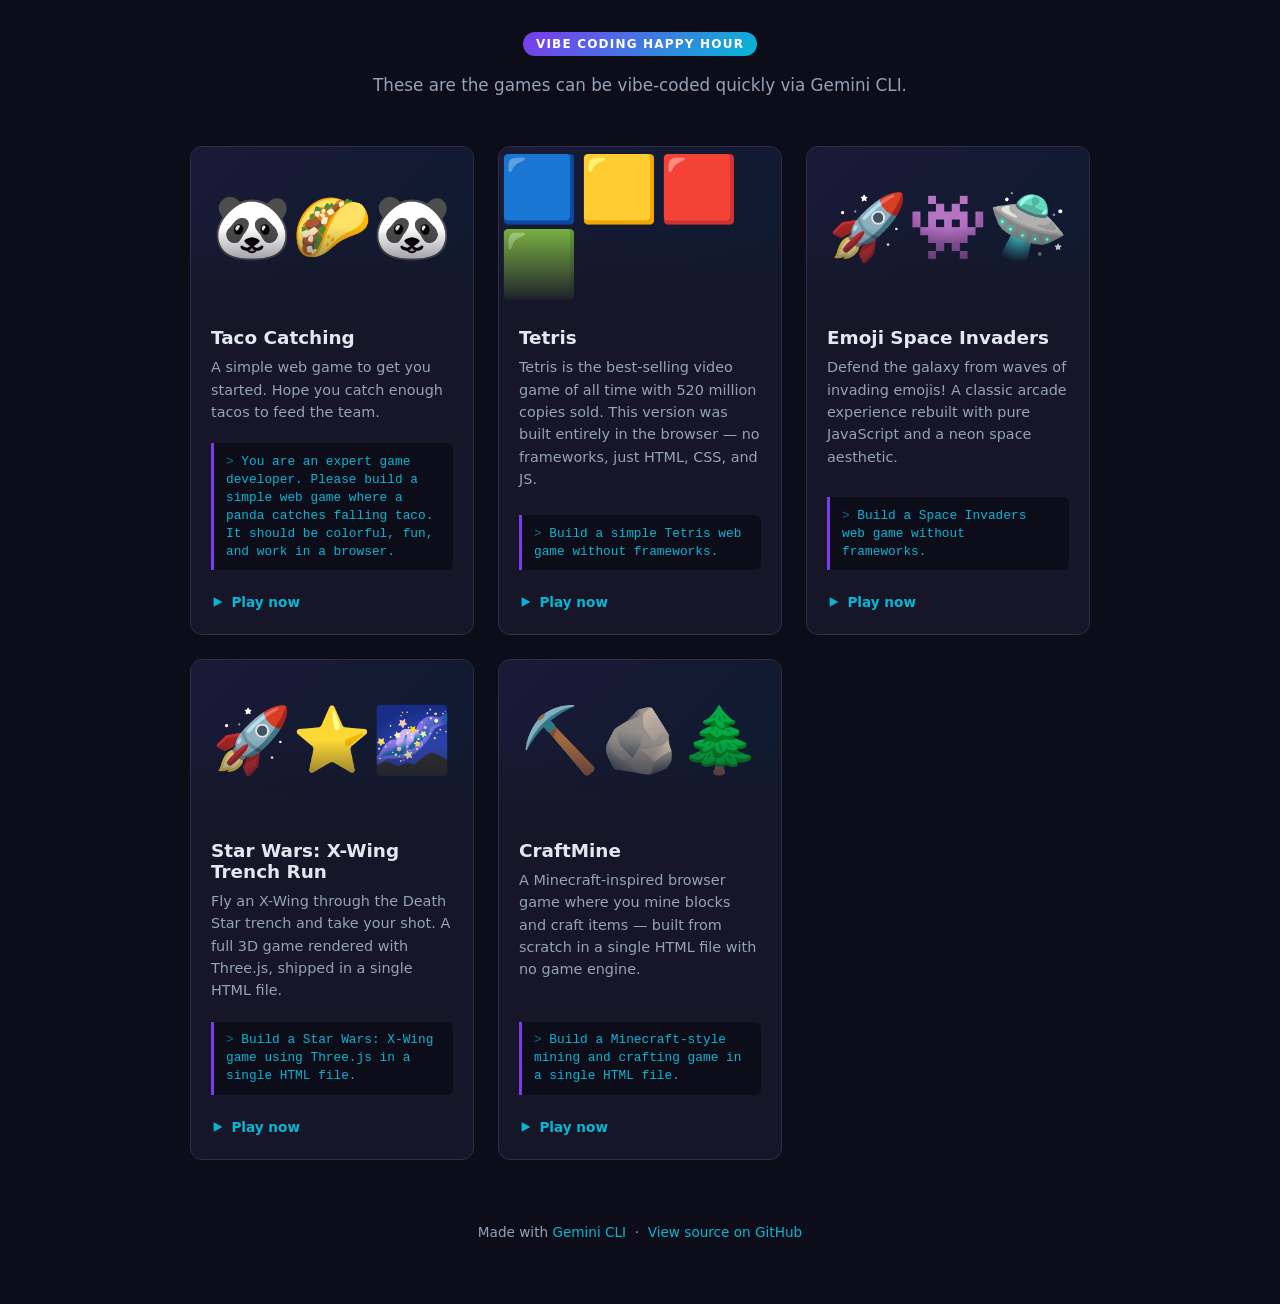
==== index.html @ 8043080f "add space invaders" ====
<!DOCTYPE html>
<html lang="en">
<head>
  <meta charset="UTF-8">
  <meta name="viewport" content="width=device-width, initial-scale=1.0">
  <title>Vibe Coding Happy Hour — Games</title>
  <style>
    :root {
      --bg: #0d0d1a;
      --card-bg: #161628;
      --accent: #7c3aed;
      --accent2: #06b6d4;
      --text: #e2e8f0;
      --muted: #94a3b8;
      --border: #2d2d4e;
      --radius: 12px;
    }

    * { box-sizing: border-box; margin: 0; padding: 0; }

    body {
      background: var(--bg);
      color: var(--text);
      font-family: 'Segoe UI', system-ui, sans-serif;
      min-height: 100vh;
      padding: 2rem 1rem 4rem;
    }

    header {
      text-align: center;
      max-width: 680px;
      margin: 0 auto 3rem;
    }

    header .badge {
      display: inline-block;
      background: linear-gradient(135deg, var(--accent), var(--accent2));
      color: #fff;
      font-size: 0.75rem;
      font-weight: 700;
      letter-spacing: 0.1em;
      text-transform: uppercase;
      padding: 0.3rem 0.8rem;
      border-radius: 999px;
      margin-bottom: 1rem;
    }

    header h1 {
      font-size: clamp(1.8rem, 5vw, 2.8rem);
      font-weight: 800;
      line-height: 1.15;
      margin-bottom: 0.75rem;
      background: linear-gradient(135deg, #fff 30%, var(--accent2));
      -webkit-background-clip: text;
      -webkit-text-fill-color: transparent;
      background-clip: text;
    }

    header p {
      color: var(--muted);
      font-size: 1.05rem;
      line-height: 1.6;
    }

    .grid {
      display: grid;
      grid-template-columns: repeat(auto-fill, minmax(280px, 1fr));
      gap: 1.5rem;
      max-width: 900px;
      margin: 0 auto;
    }

    .card {
      background: var(--card-bg);
      border: 1px solid var(--border);
      border-radius: var(--radius);
      overflow: hidden;
      text-decoration: none;
      color: inherit;
      transition: transform 0.18s ease, border-color 0.18s ease, box-shadow 0.18s ease;
      display: flex;
      flex-direction: column;
    }

    .card:hover {
      transform: translateY(-4px);
      border-color: var(--accent);
      box-shadow: 0 8px 32px rgba(124, 58, 237, 0.25);
    }

    .card-preview {
      height: 160px;
      display: flex;
      align-items: center;
      justify-content: center;
      font-size: 4rem;
      background: linear-gradient(135deg, #1a1a36, #0d1a2e);
      position: relative;
      overflow: hidden;
    }

    .card-preview::after {
      content: '';
      position: absolute;
      inset: 0;
      background: linear-gradient(to bottom, transparent 50%, var(--card-bg));
    }

    .card-body {
      padding: 1.25rem 1.25rem 1.5rem;
      flex: 1;
      display: flex;
      flex-direction: column;
      gap: 0.5rem;
    }

    .card-title {
      font-size: 1.15rem;
      font-weight: 700;
    }

    .card-desc {
      color: var(--muted);
      font-size: 0.9rem;
      line-height: 1.55;
      flex: 1;
    }

    .card-prompt {
      margin-top: 0.75rem;
      background: #0d0d1a;
      border-left: 3px solid var(--accent);
      border-radius: 0 6px 6px 0;
      padding: 0.6rem 0.75rem;
      font-family: 'Courier New', monospace;
      font-size: 0.8rem;
      color: var(--accent2);
      line-height: 1.4;
    }

    .card-prompt::before {
      content: '> ';
      opacity: 0.6;
    }

    .card-play {
      display: inline-flex;
      align-items: center;
      gap: 0.4rem;
      margin-top: 1rem;
      color: var(--accent2);
      font-size: 0.85rem;
      font-weight: 600;
    }

    .card-play svg {
      width: 14px;
      height: 14px;
    }

    footer {
      text-align: center;
      margin-top: 4rem;
      color: var(--muted);
      font-size: 0.85rem;
    }

    footer a {
      color: var(--accent2);
      text-decoration: none;
    }
  </style>
</head>
<body>

<header>
  <div class="badge">Vibe Coding Happy Hour</div>
  <p>These are the games can be vibe-coded quickly via Gemini CLI.</p>
</header>

<main class="grid">

  <a class="card" href="examples/taco-catching/">
    <div class="card-preview">🐼🌮🐼</div>
    <div class="card-body">
      <div class="card-title">Taco Catching</div>
      <div class="card-desc">
        A simple web game to get you started. Hope you catch enough tacos to feed the team.
      </div>
      <div class="card-prompt">You are an expert game developer. Please build a simple web game where a panda catches falling taco. It should be colorful, fun, and work in a browser.</div>
      <div class="card-play">
        <svg viewBox="0 0 16 16" fill="currentColor"><path d="M3 2.5l10 5.5-10 5.5V2.5z"/></svg>
        Play now
      </div>
    </div>
  </a>

  <a class="card" href="examples/tetris/">
    <div class="card-preview">🟦🟨🟥🟩</div>
    <div class="card-body">
      <div class="card-title">Tetris</div>
      <div class="card-desc">
        Tetris is the best-selling video game of all time with 520 million copies sold. This version was built entirely in the browser — no frameworks, just HTML, CSS, and JS.
      </div>
      <div class="card-prompt">Build a simple Tetris web game without frameworks.</div>
      <div class="card-play">
        <svg viewBox="0 0 16 16" fill="currentColor"><path d="M3 2.5l10 5.5-10 5.5V2.5z"/></svg>
        Play now
      </div>
    </div>
  </a>

  <a class="card" href="examples/space-invaders/">
    <div class="card-preview">🚀👾🛸</div>
    <div class="card-body">
      <div class="card-title">Emoji Space Invaders</div>
      <div class="card-desc">
        Defend the galaxy from waves of invading emojis! A classic arcade experience rebuilt with pure JavaScript and a neon space aesthetic.
      </div>
      <div class="card-prompt">Build a Space Invaders web game without frameworks.</div>
      <div class="card-play">
        <svg viewBox="0 0 16 16" fill="currentColor"><path d="M3 2.5l10 5.5-10 5.5V2.5z"/></svg>
        Play now
      </div>
    </div>
  </a>

  <a class="card" href="examples/x-wing/">
    <div class="card-preview">🚀⭐🌌</div>
    <div class="card-body">
      <div class="card-title">Star Wars: X-Wing Trench Run</div>
      <div class="card-desc">
        Fly an X-Wing through the Death Star trench and take your shot. A full 3D game rendered with Three.js, shipped in a single HTML file.
      </div>
      <div class="card-prompt">Build a Star Wars: X-Wing game using Three.js in a single HTML file.</div>
      <div class="card-play">
        <svg viewBox="0 0 16 16" fill="currentColor"><path d="M3 2.5l10 5.5-10 5.5V2.5z"/></svg>
        Play now
      </div>
    </div>
  </a>

  <a class="card" href="https://turtle-tech-lgtm.github.io/craftmine/" target="_blank" rel="noopener">
    <div class="card-preview">⛏️🪨🌲</div>
    <div class="card-body">
      <div class="card-title">CraftMine</div>
      <div class="card-desc">
        A Minecraft-inspired browser game where you mine blocks and craft items — built from scratch in a single HTML file with no game engine.
      </div>
      <div class="card-prompt">Build a Minecraft-style mining and crafting game in a single HTML file.</div>
      <div class="card-play">
        <svg viewBox="0 0 16 16" fill="currentColor"><path d="M3 2.5l10 5.5-10 5.5V2.5z"/></svg>
        Play now
      </div>
    </div>
  </a>

</main>

<footer>
  <p>Made with <a href="https://geminicli.com/" target="_blank">Gemini CLI</a> &nbsp;·&nbsp; <a href="https://github.com/samlin-ai/vibe-coding-happy-hour" target="_blank">View source on GitHub</a></p>
</footer>

</body>
</html>
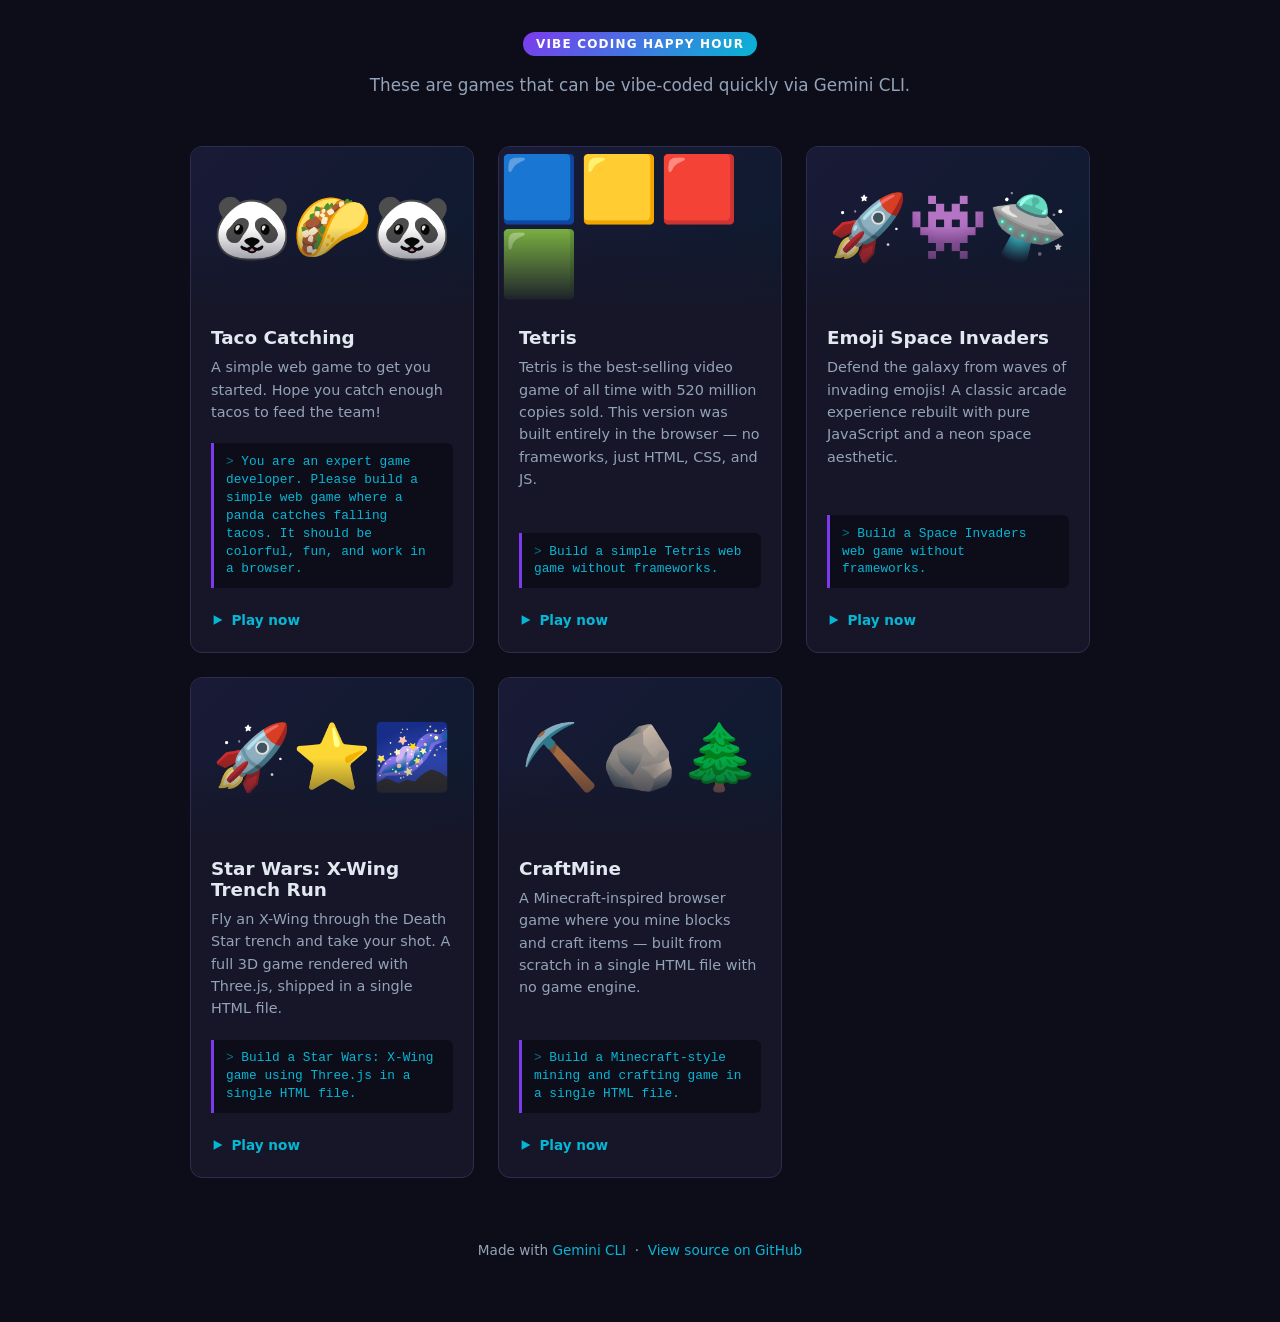
==== commit 83b68ea6: "fix spelling/grammar and unify example README format - correct typos and grammar across README, coac" ====
--- a/index.html
+++ b/index.html
@@ -175,7 +175,7 @@
 
 <header>
   <div class="badge">Vibe Coding Happy Hour</div>
-  <p>These are the games can be vibe-coded quickly via Gemini CLI.</p>
+  <p>These are games that can be vibe-coded quickly via Gemini CLI.</p>
 </header>
 
 <main class="grid">
@@ -185,9 +185,9 @@
     <div class="card-body">
       <div class="card-title">Taco Catching</div>
       <div class="card-desc">
-        A simple web game to get you started. Hope you catch enough tacos to feed the team.
-      </div>
-      <div class="card-prompt">You are an expert game developer. Please build a simple web game where a panda catches falling taco. It should be colorful, fun, and work in a browser.</div>
+        A simple web game to get you started. Hope you catch enough tacos to feed the team!
+      </div>
+      <div class="card-prompt">You are an expert game developer. Please build a simple web game where a panda catches falling tacos. It should be colorful, fun, and work in a browser.</div>
       <div class="card-play">
         <svg viewBox="0 0 16 16" fill="currentColor"><path d="M3 2.5l10 5.5-10 5.5V2.5z"/></svg>
         Play now
@@ -258,7 +258,7 @@
 </main>
 
 <footer>
-  <p>Made with <a href="https://geminicli.com/" target="_blank">Gemini CLI</a> &nbsp;·&nbsp; <a href="https://github.com/samlin-ai/vibe-coding-happy-hour" target="_blank">View source on GitHub</a></p>
+  <p>Made with <a href="https://geminicli.com/" target="_blank" rel="noopener">Gemini CLI</a> &nbsp;·&nbsp; <a href="https://github.com/samlin-ai/vibe-coding-happy-hour" target="_blank" rel="noopener">View source on GitHub</a></p>
 </footer>
 
 </body>
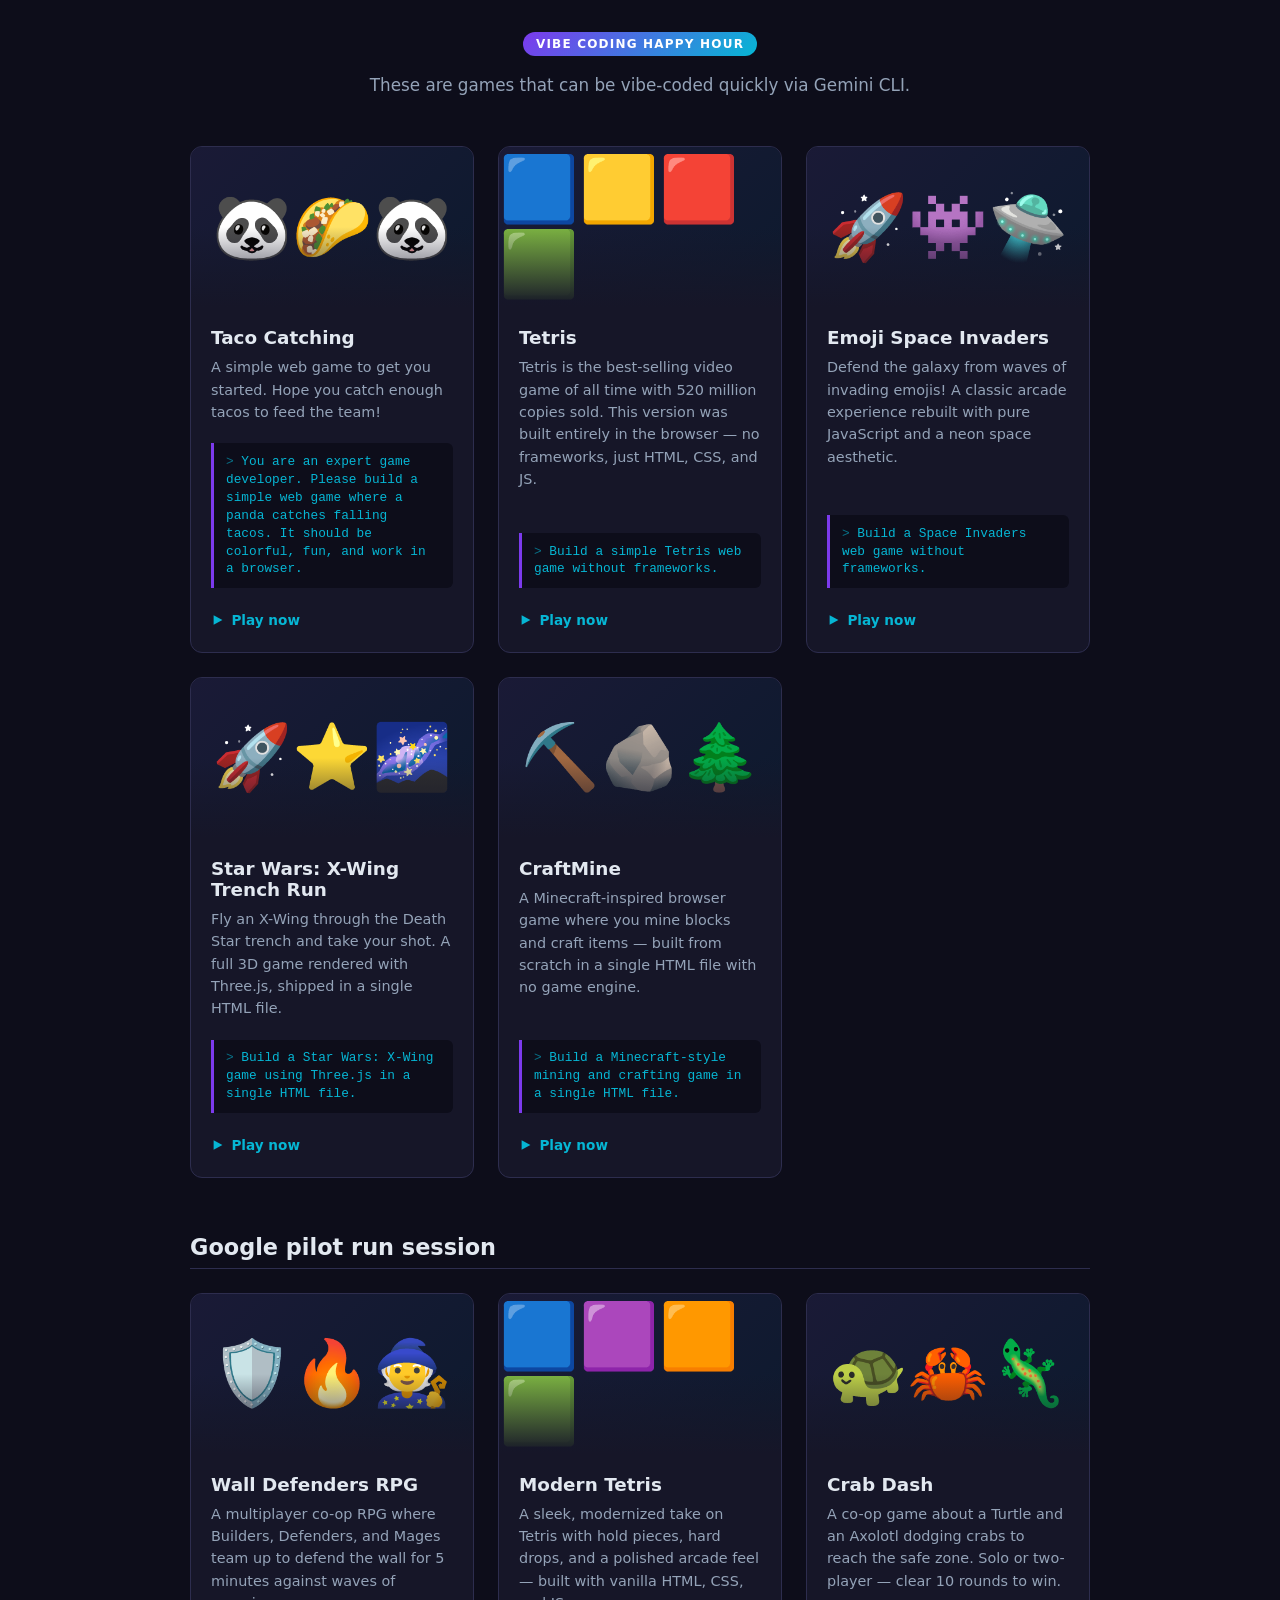
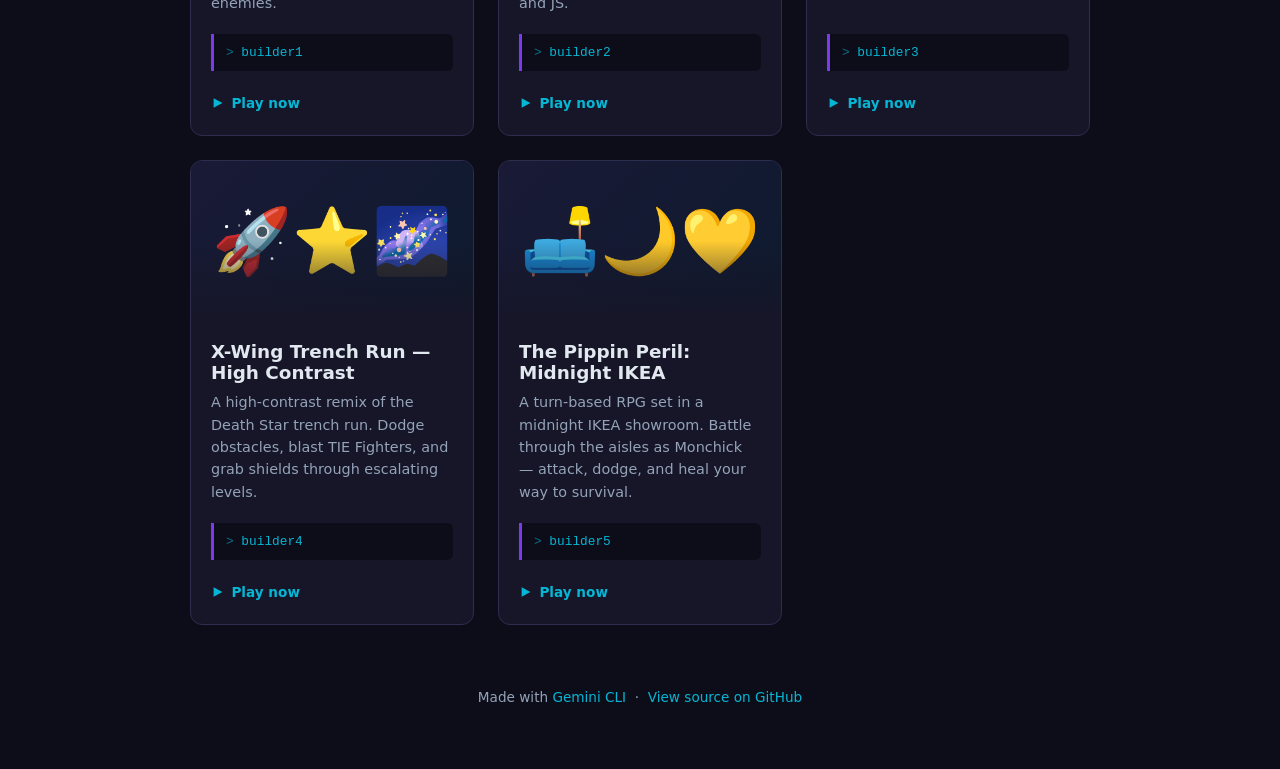
==== commit 666dadd8: "Add Google pilot run session games to index" ====
--- a/index.html
+++ b/index.html
@@ -70,6 +70,16 @@
       margin: 0 auto;
     }
 
+    .section-title {
+      max-width: 900px;
+      margin: 3.5rem auto 1.5rem;
+      font-size: 1.4rem;
+      font-weight: 700;
+      color: var(--text);
+      padding-bottom: 0.5rem;
+      border-bottom: 1px solid var(--border);
+    }
+
     .card {
       background: var(--card-bg);
       border: 1px solid var(--border);
@@ -257,6 +267,87 @@
 
 </main>
 
+<h2 class="section-title">Google pilot run session</h2>
+
+<main class="grid">
+
+  <a class="card" href="examples/2026g/builder1/">
+    <div class="card-preview">🛡️🔥🧙</div>
+    <div class="card-body">
+      <div class="card-title">Wall Defenders RPG</div>
+      <div class="card-desc">
+        A multiplayer co-op RPG where Builders, Defenders, and Mages team up to defend the wall for 5 minutes against waves of enemies.
+      </div>
+      <div class="card-prompt">builder1</div>
+      <div class="card-play">
+        <svg viewBox="0 0 16 16" fill="currentColor"><path d="M3 2.5l10 5.5-10 5.5V2.5z"/></svg>
+        Play now
+      </div>
+    </div>
+  </a>
+
+  <a class="card" href="examples/2026g/builder2/modern-tetris/">
+    <div class="card-preview">🟦🟪🟧🟩</div>
+    <div class="card-body">
+      <div class="card-title">Modern Tetris</div>
+      <div class="card-desc">
+        A sleek, modernized take on Tetris with hold pieces, hard drops, and a polished arcade feel — built with vanilla HTML, CSS, and JS.
+      </div>
+      <div class="card-prompt">builder2</div>
+      <div class="card-play">
+        <svg viewBox="0 0 16 16" fill="currentColor"><path d="M3 2.5l10 5.5-10 5.5V2.5z"/></svg>
+        Play now
+      </div>
+    </div>
+  </a>
+
+  <a class="card" href="examples/2026g/builder3/">
+    <div class="card-preview">🐢🦀🦎</div>
+    <div class="card-body">
+      <div class="card-title">Crab Dash</div>
+      <div class="card-desc">
+        A co-op game about a Turtle and an Axolotl dodging crabs to reach the safe zone. Solo or two-player — clear 10 rounds to win.
+      </div>
+      <div class="card-prompt">builder3</div>
+      <div class="card-play">
+        <svg viewBox="0 0 16 16" fill="currentColor"><path d="M3 2.5l10 5.5-10 5.5V2.5z"/></svg>
+        Play now
+      </div>
+    </div>
+  </a>
+
+  <a class="card" href="examples/2026g/builder4/">
+    <div class="card-preview">🚀⭐🌌</div>
+    <div class="card-body">
+      <div class="card-title">X-Wing Trench Run — High Contrast</div>
+      <div class="card-desc">
+        A high-contrast remix of the Death Star trench run. Dodge obstacles, blast TIE Fighters, and grab shields through escalating levels.
+      </div>
+      <div class="card-prompt">builder4</div>
+      <div class="card-play">
+        <svg viewBox="0 0 16 16" fill="currentColor"><path d="M3 2.5l10 5.5-10 5.5V2.5z"/></svg>
+        Play now
+      </div>
+    </div>
+  </a>
+
+  <a class="card" href="examples/2026g/builder5/">
+    <div class="card-preview">🛋️🌙💛</div>
+    <div class="card-body">
+      <div class="card-title">The Pippin Peril: Midnight IKEA</div>
+      <div class="card-desc">
+        A turn-based RPG set in a midnight IKEA showroom. Battle through the aisles as Monchick — attack, dodge, and heal your way to survival.
+      </div>
+      <div class="card-prompt">builder5</div>
+      <div class="card-play">
+        <svg viewBox="0 0 16 16" fill="currentColor"><path d="M3 2.5l10 5.5-10 5.5V2.5z"/></svg>
+        Play now
+      </div>
+    </div>
+  </a>
+
+</main>
+
 <footer>
   <p>Made with <a href="https://geminicli.com/" target="_blank" rel="noopener">Gemini CLI</a> &nbsp;·&nbsp; <a href="https://github.com/samlin-ai/vibe-coding-happy-hour" target="_blank" rel="noopener">View source on GitHub</a></p>
 </footer>
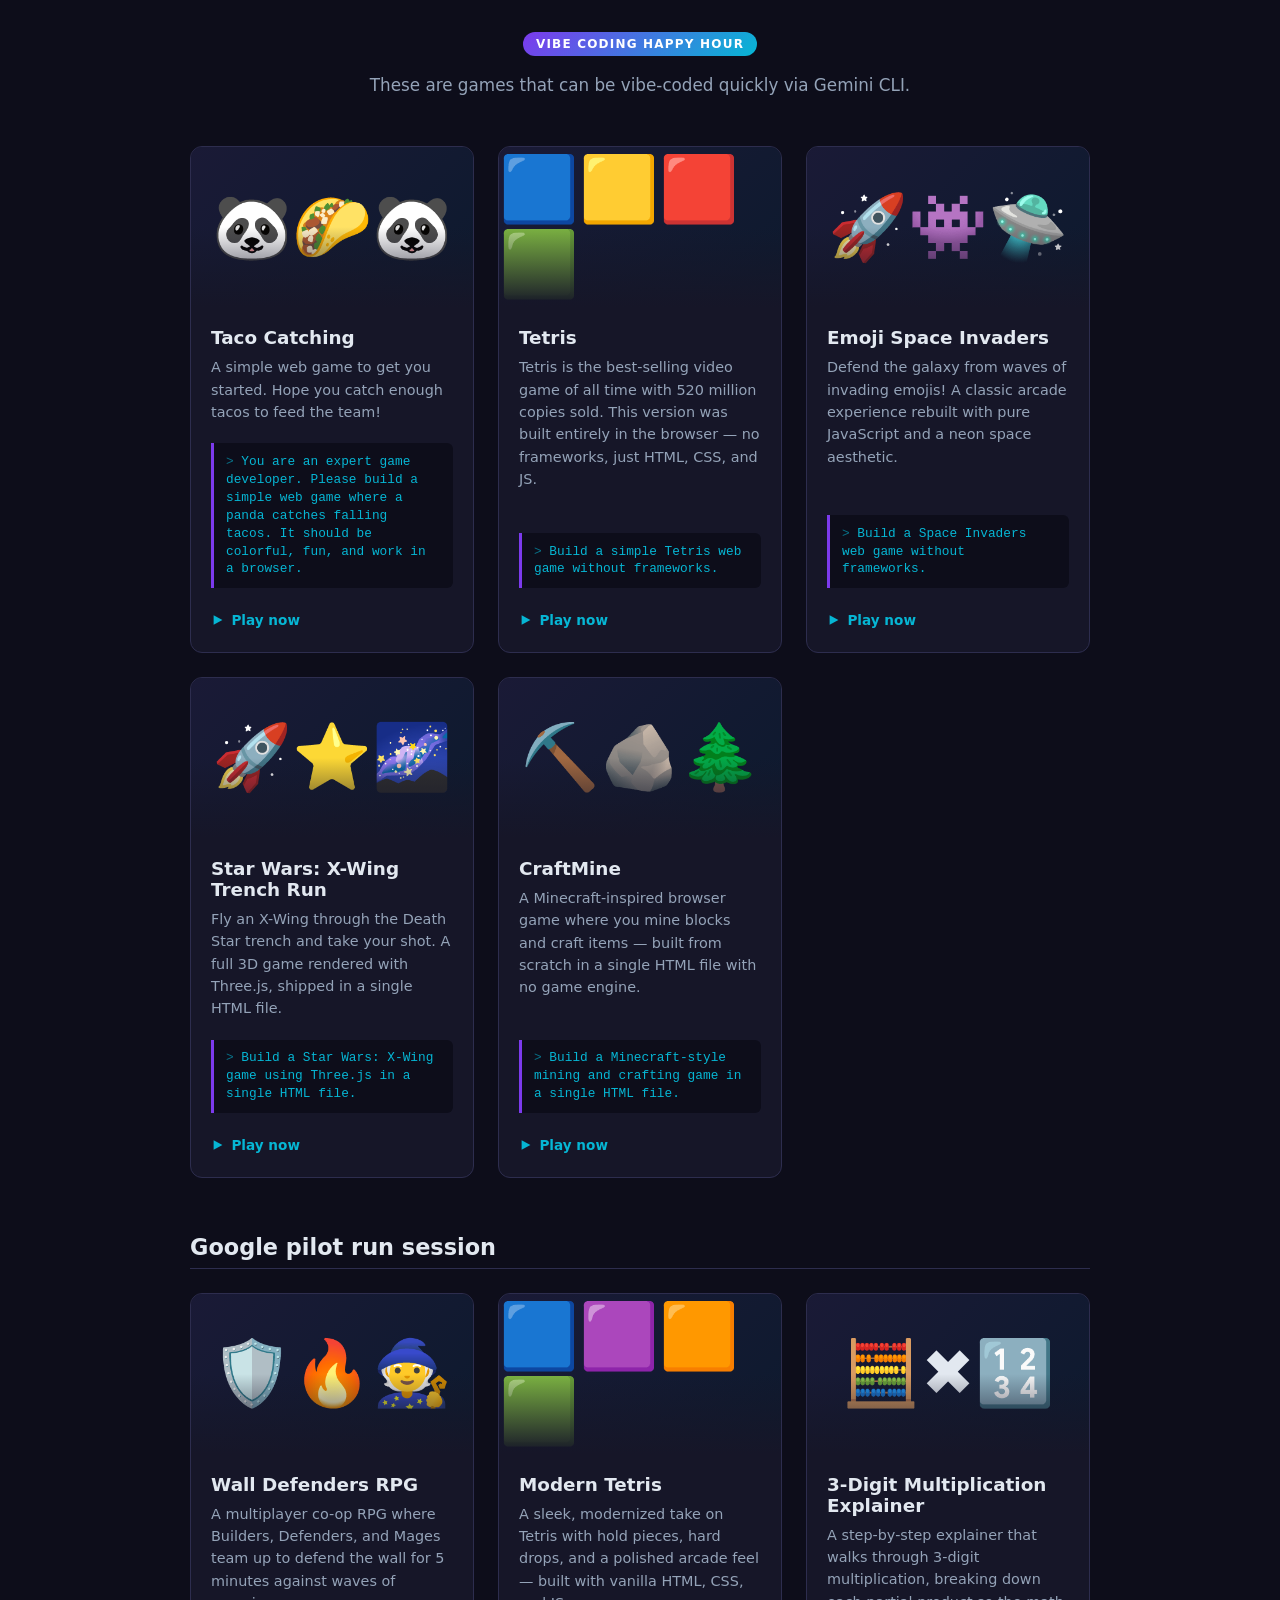
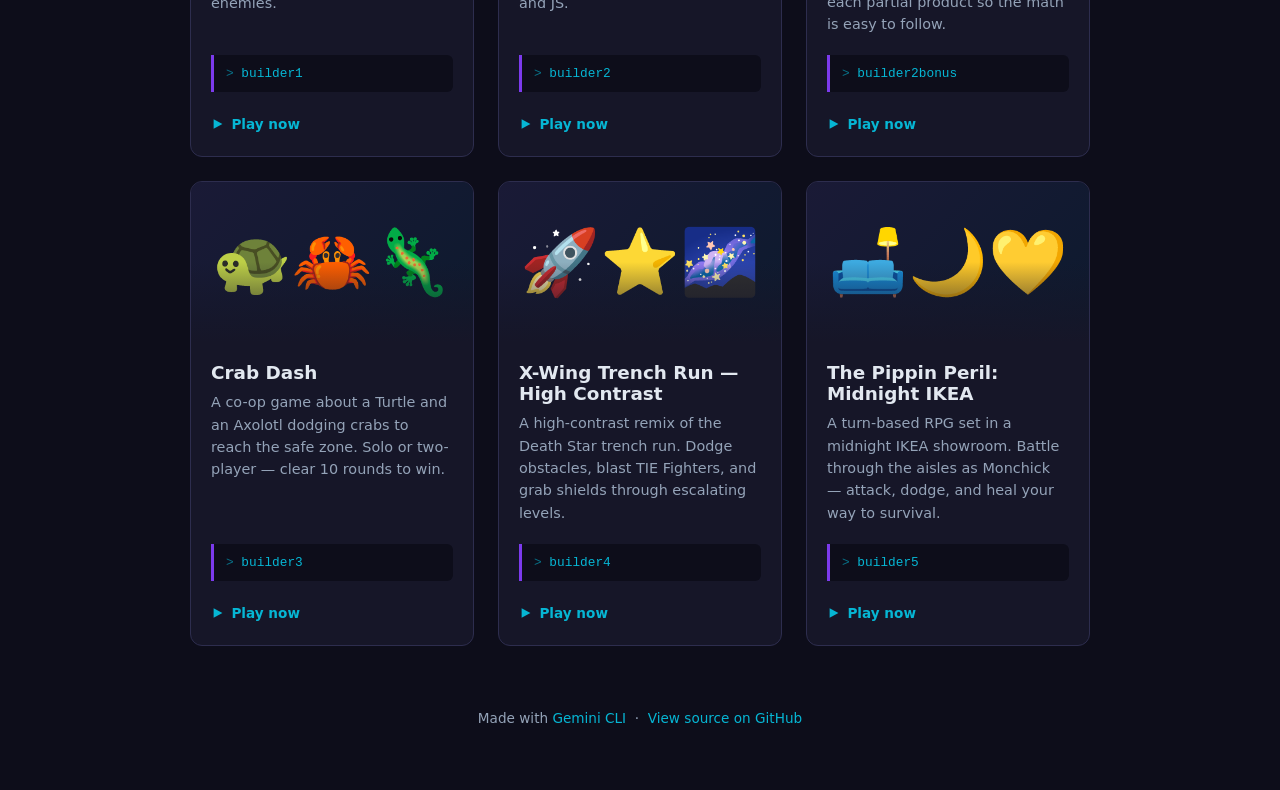
==== commit 523e8dd7: "Add builder2 calculator bonus card" ====
--- a/index.html
+++ b/index.html
@@ -301,6 +301,21 @@
     </div>
   </a>
 
+  <a class="card" href="examples/2026g/builder2/calculator/">
+    <div class="card-preview">🧮✖️🔢</div>
+    <div class="card-body">
+      <div class="card-title">3-Digit Multiplication Explainer</div>
+      <div class="card-desc">
+        A step-by-step explainer that walks through 3-digit multiplication, breaking down each partial product so the math is easy to follow.
+      </div>
+      <div class="card-prompt">builder2bonus</div>
+      <div class="card-play">
+        <svg viewBox="0 0 16 16" fill="currentColor"><path d="M3 2.5l10 5.5-10 5.5V2.5z"/></svg>
+        Play now
+      </div>
+    </div>
+  </a>
+
   <a class="card" href="examples/2026g/builder3/">
     <div class="card-preview">🐢🦀🦎</div>
     <div class="card-body">
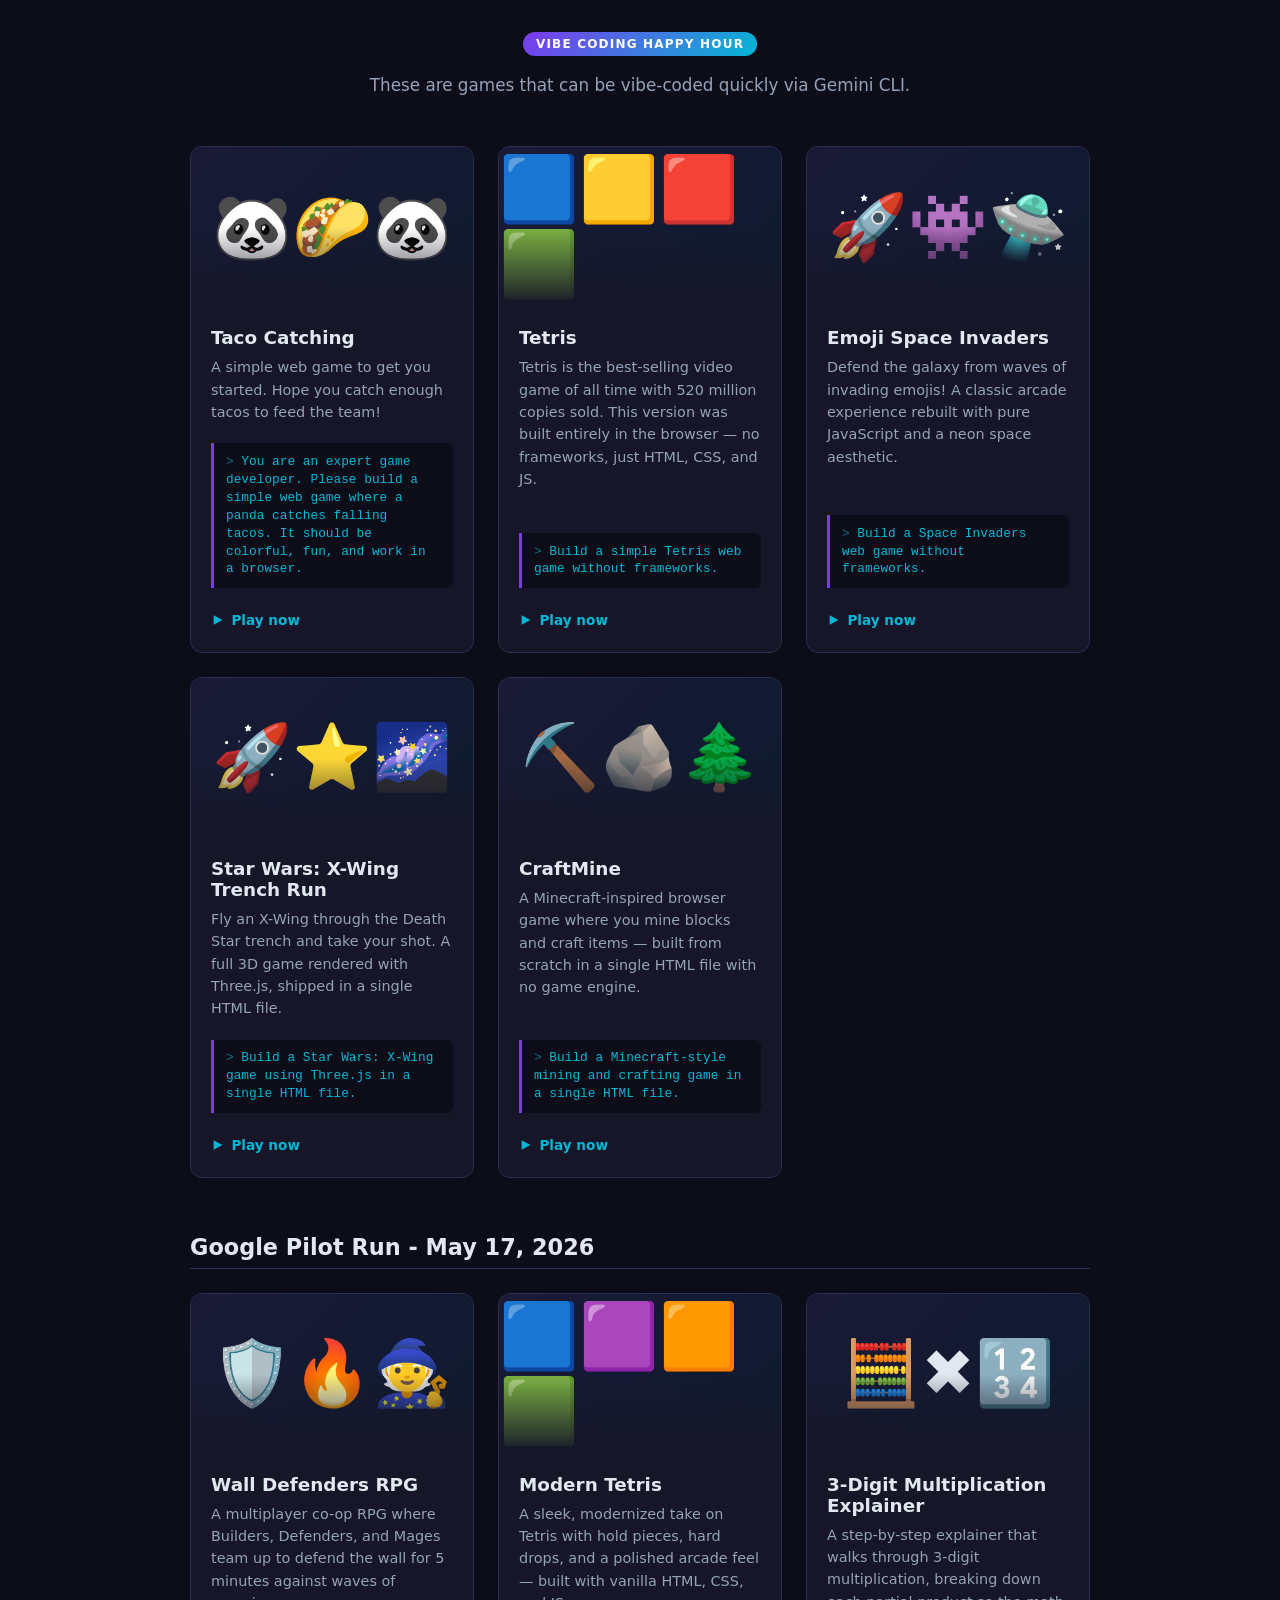
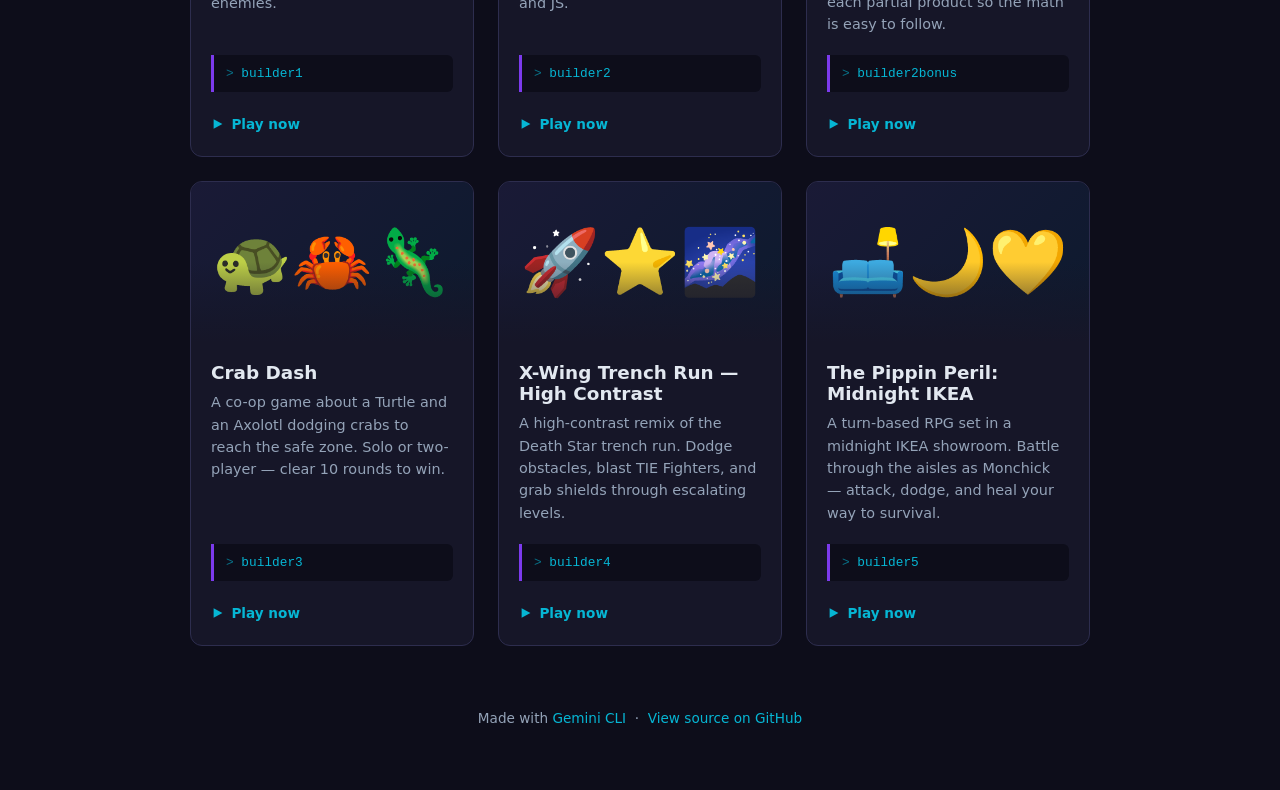
==== commit f1063f3c: "update" ====
--- a/index.html
+++ b/index.html
@@ -267,7 +267,7 @@
 
 </main>
 
-<h2 class="section-title">Google pilot run session</h2>
+<h2 class="section-title">Google Pilot Run - May 17, 2026</h2>
 
 <main class="grid">
 
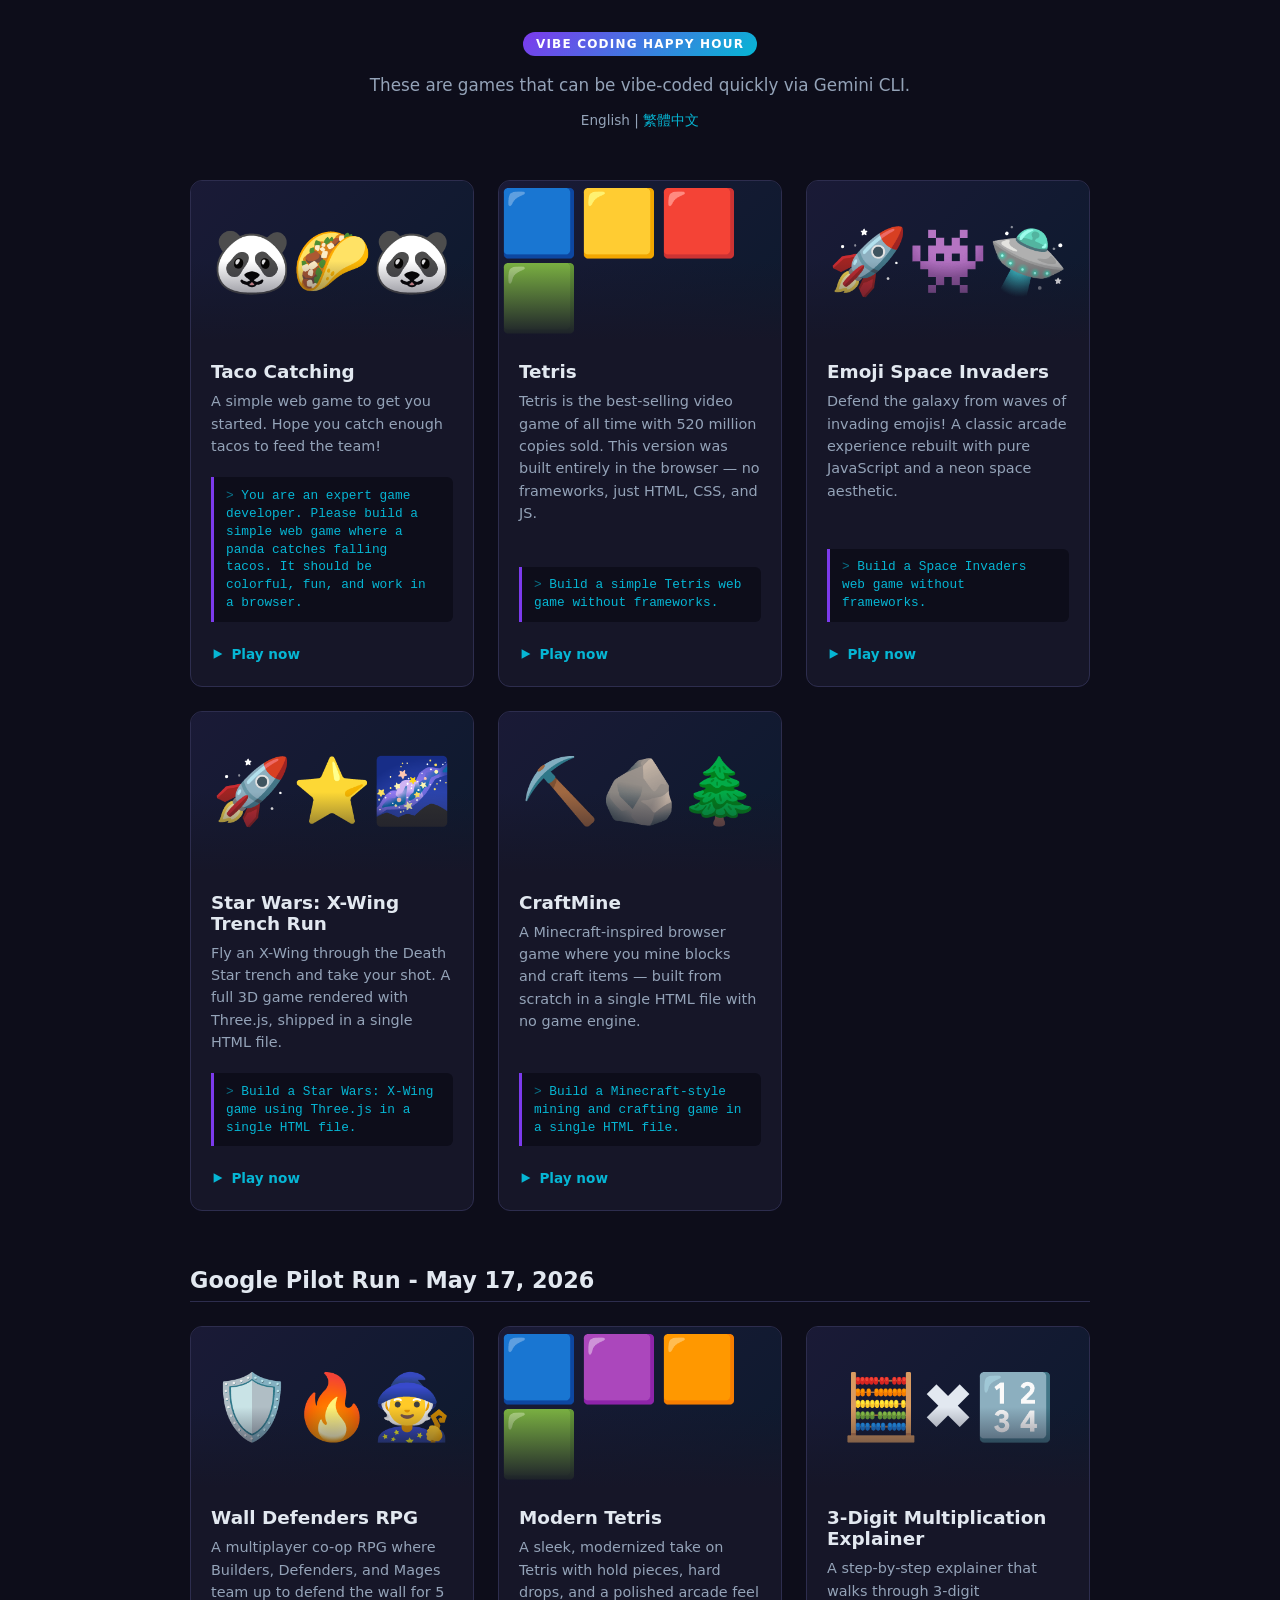
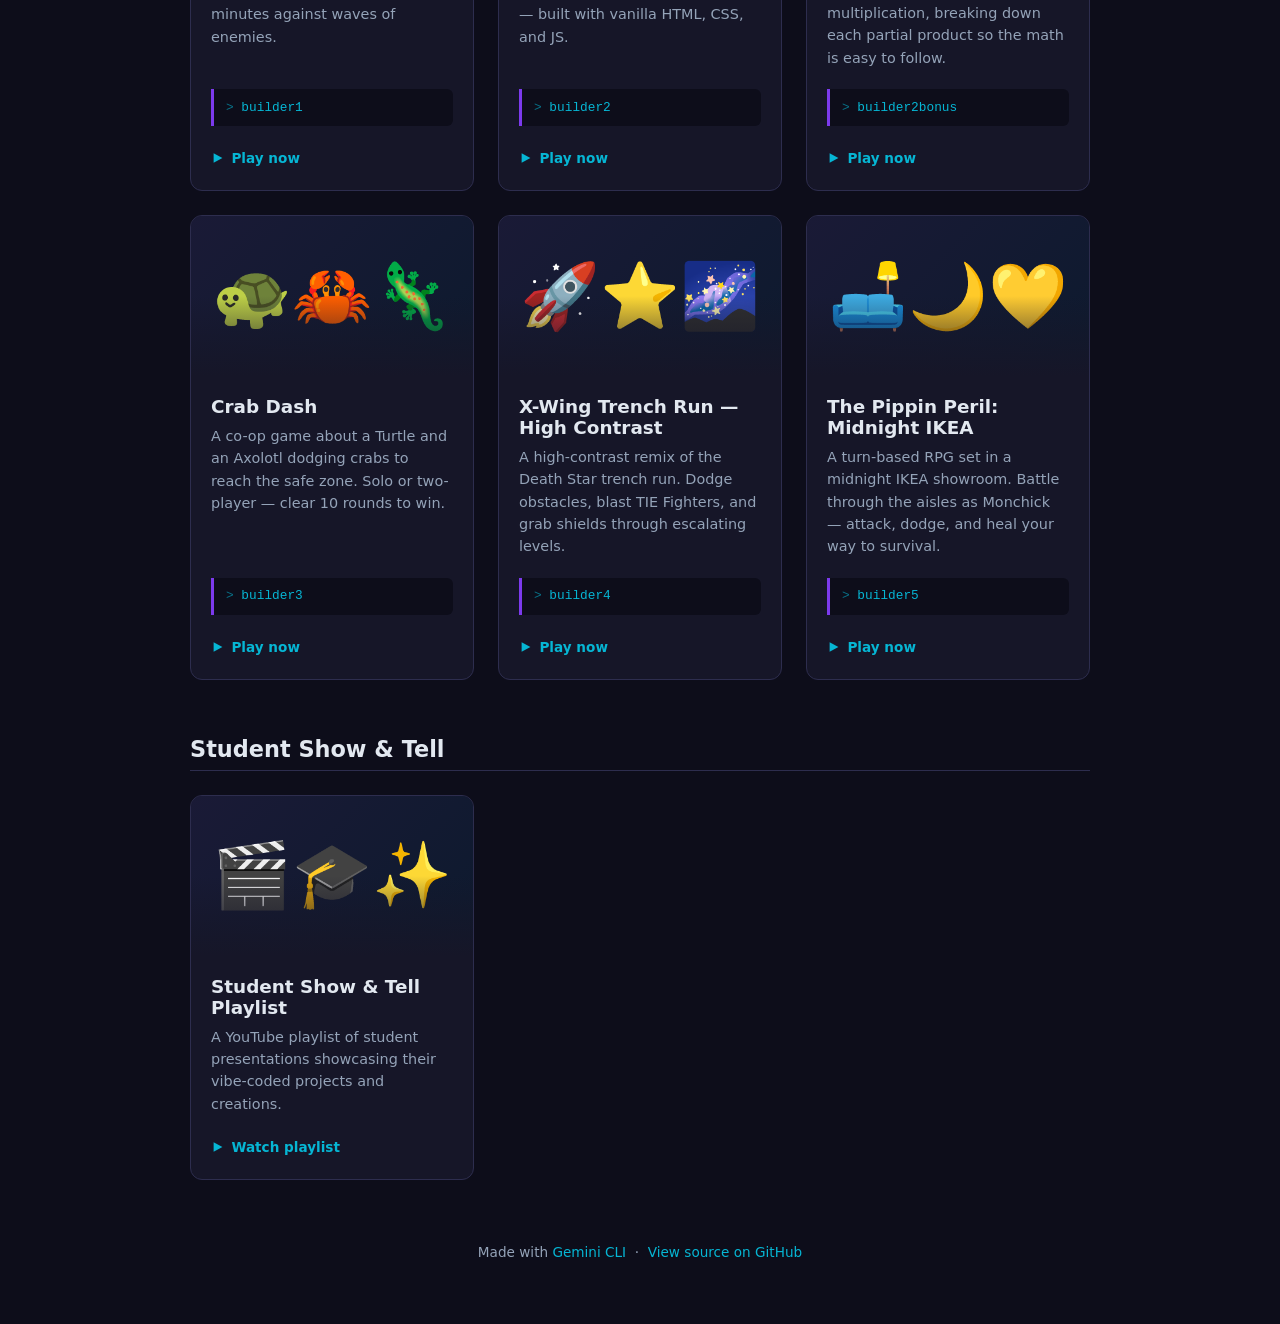
==== commit d9a5eb51: "Add Student Show & Tell playlist section to index" ====
--- a/index.html
+++ b/index.html
@@ -62,6 +62,16 @@
       line-height: 1.6;
     }
 
+    .lang-switch {
+      margin-top: 0.75rem;
+      font-size: 0.85rem;
+    }
+
+    .lang-switch a {
+      color: var(--accent2);
+      text-decoration: none;
+    }
+
     .grid {
       display: grid;
       grid-template-columns: repeat(auto-fill, minmax(280px, 1fr));
@@ -186,6 +196,7 @@
 <header>
   <div class="badge">Vibe Coding Happy Hour</div>
   <p>These are games that can be vibe-coded quickly via Gemini CLI.</p>
+  <p class="lang-switch">English | <a href="index.zh-TW.html">繁體中文</a></p>
 </header>
 
 <main class="grid">
@@ -267,7 +278,7 @@
 
 </main>
 
-<h2 class="section-title">Google Pilot Run - May 17, 2026</h2>
+<h2 id="google-pilot-run" class="section-title">Google Pilot Run - May 17, 2026</h2>
 
 <main class="grid">
 
@@ -357,6 +368,26 @@
       <div class="card-play">
         <svg viewBox="0 0 16 16" fill="currentColor"><path d="M3 2.5l10 5.5-10 5.5V2.5z"/></svg>
         Play now
+      </div>
+    </div>
+  </a>
+
+</main>
+
+<h2 id="student-show-and-tell" class="section-title">Student Show &amp; Tell</h2>
+
+<main class="grid">
+
+  <a class="card" href="https://www.youtube.com/watch?v=nr5-j-i72Zc&list=PLIO7iIc3lbUfSGQaJ98DEq-yD5rhhJUmC" target="_blank" rel="noopener">
+    <div class="card-preview">🎬🎓✨</div>
+    <div class="card-body">
+      <div class="card-title">Student Show &amp; Tell Playlist</div>
+      <div class="card-desc">
+        A YouTube playlist of student presentations showcasing their vibe-coded projects and creations.
+      </div>
+      <div class="card-play">
+        <svg viewBox="0 0 16 16" fill="currentColor"><path d="M3 2.5l10 5.5-10 5.5V2.5z"/></svg>
+        Watch playlist
       </div>
     </div>
   </a>
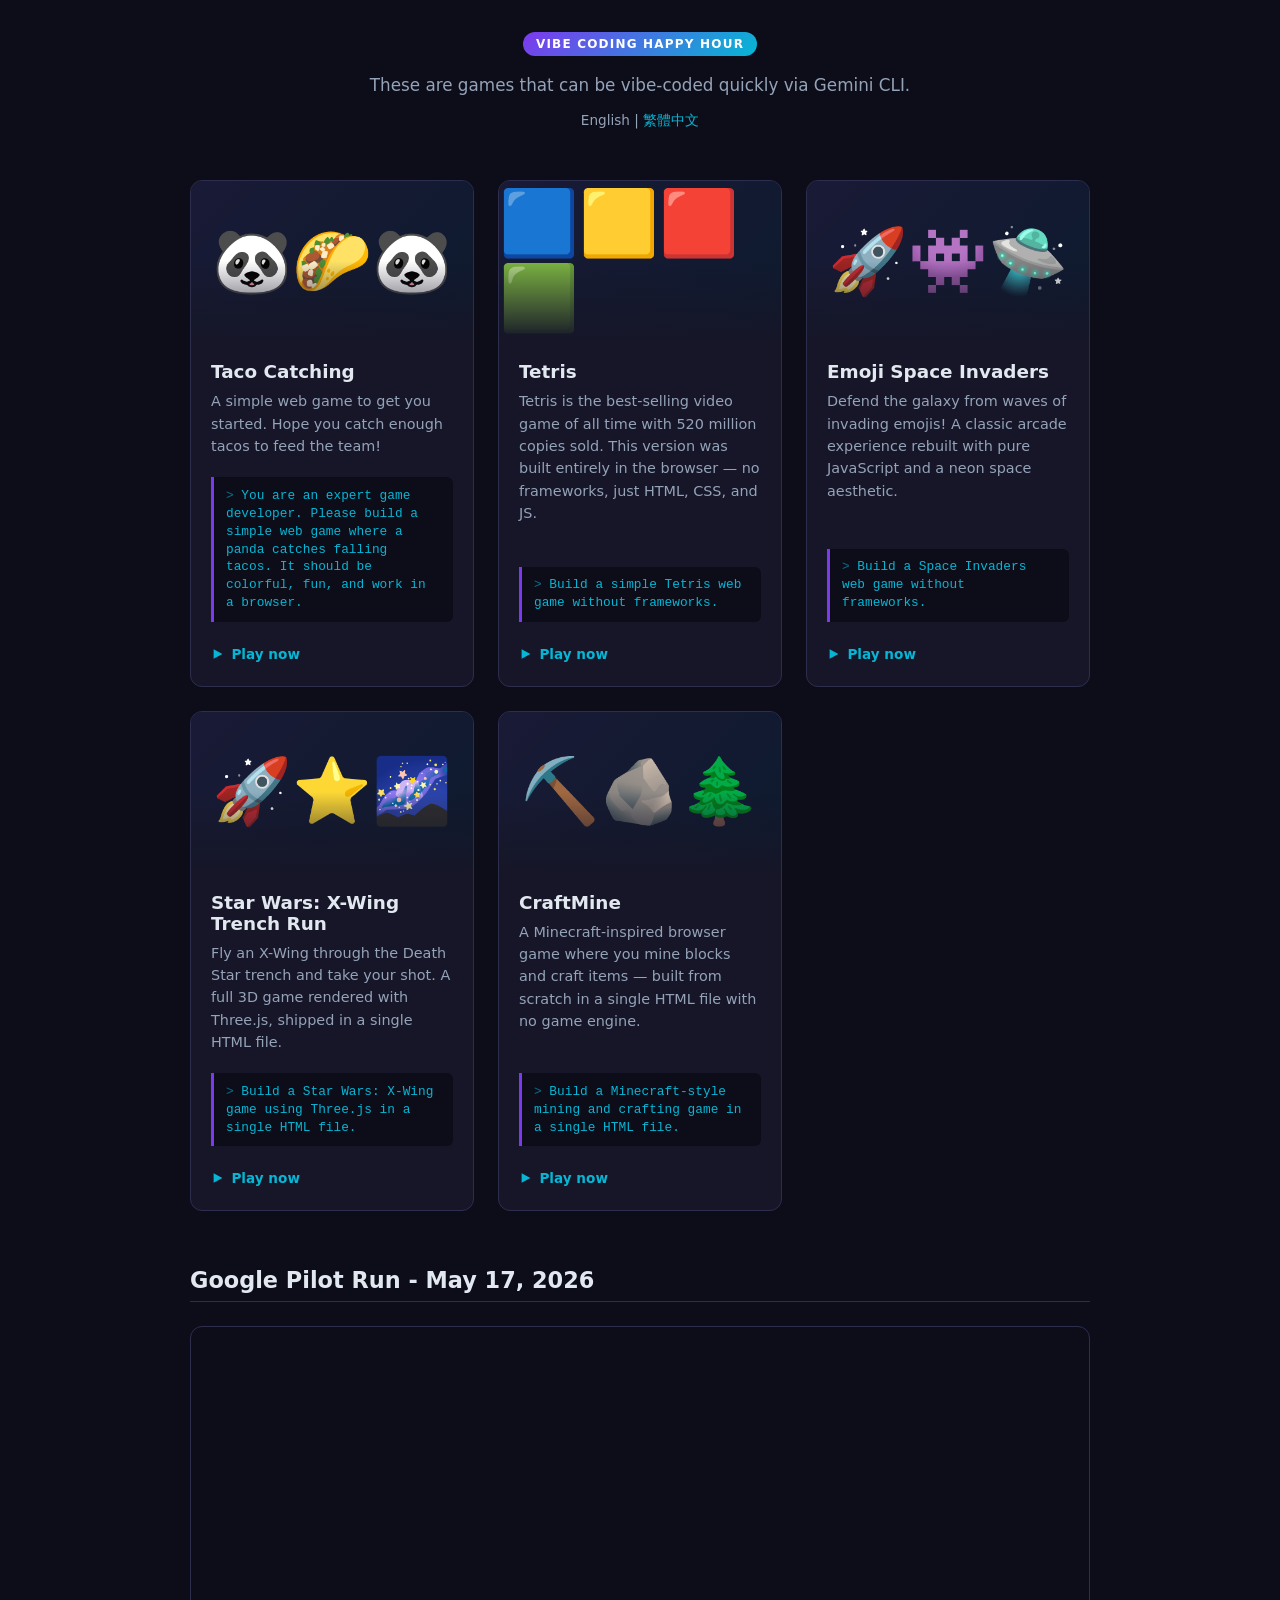
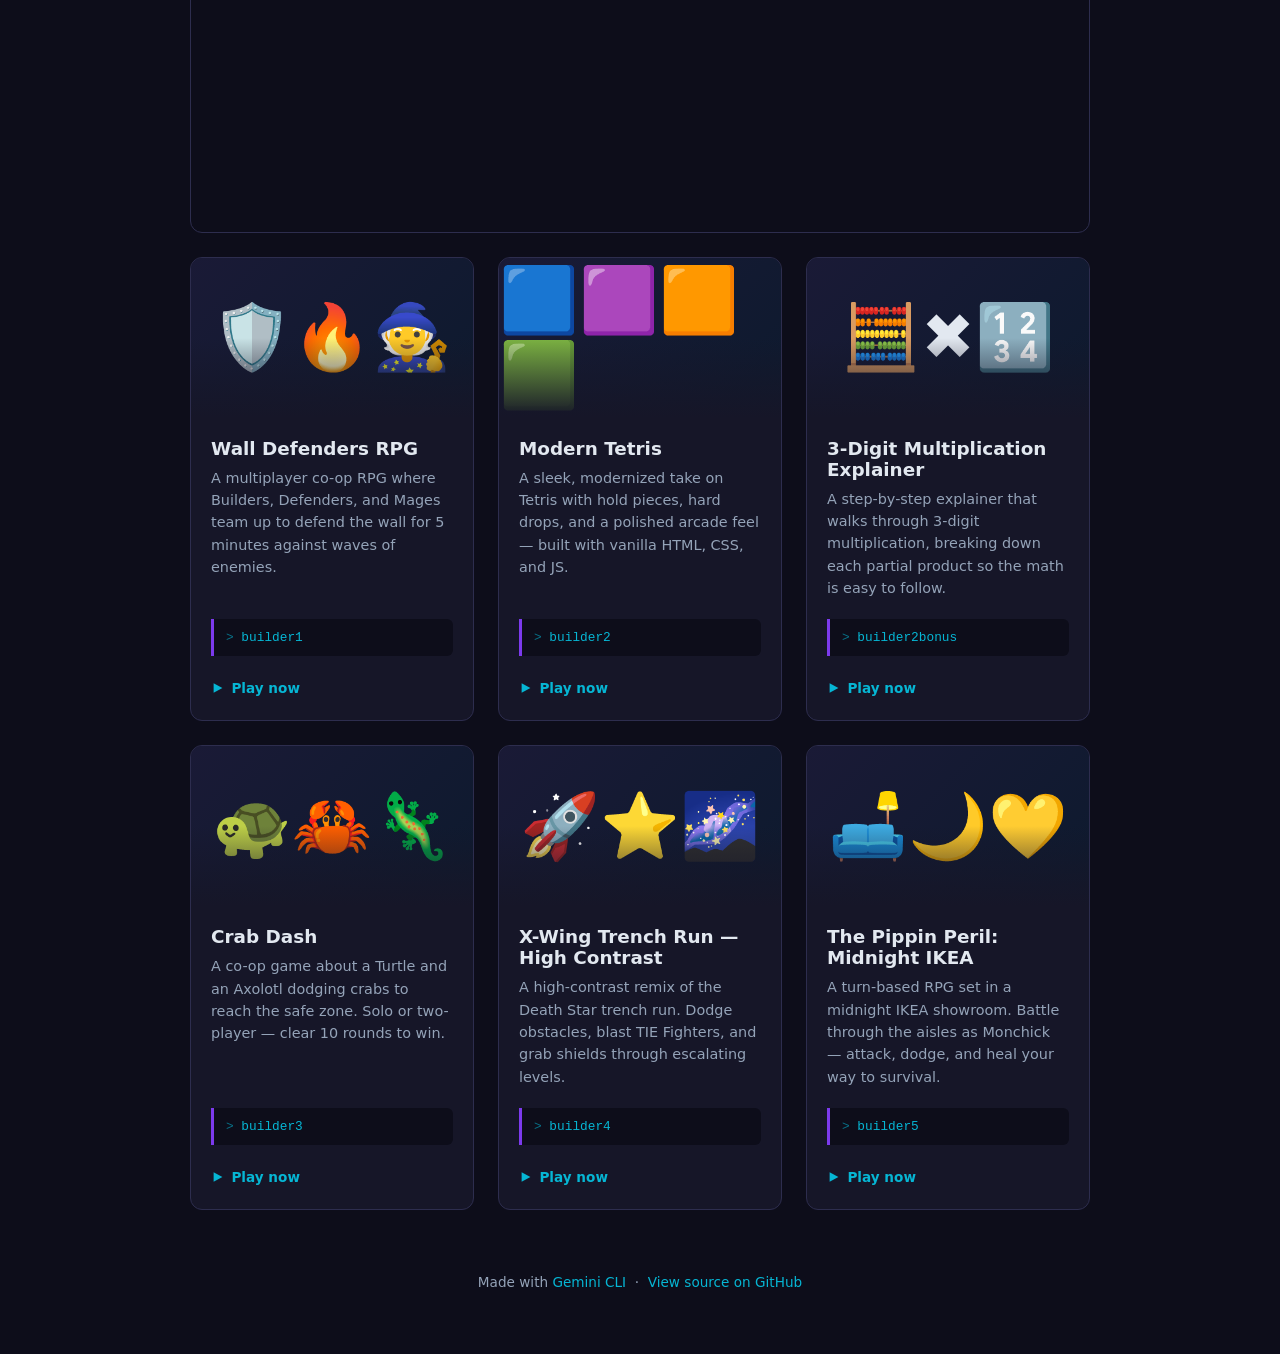
==== commit 70b1cc59: "Embed Student Show & Tell playlist under Google Pilot Run" ====
--- a/index.html
+++ b/index.html
@@ -178,6 +178,22 @@
       height: 14px;
     }
 
+    .playlist-embed {
+      max-width: 900px;
+      margin: 0 auto 1.5rem;
+      aspect-ratio: 16 / 9;
+      border-radius: var(--radius);
+      overflow: hidden;
+      border: 1px solid var(--border);
+    }
+
+    .playlist-embed iframe {
+      width: 100%;
+      height: 100%;
+      border: 0;
+      display: block;
+    }
+
     footer {
       text-align: center;
       margin-top: 4rem;
@@ -280,6 +296,10 @@
 
 <h2 id="google-pilot-run" class="section-title">Google Pilot Run - May 17, 2026</h2>
 
+<div class="playlist-embed">
+  <iframe src="https://www.youtube.com/embed/videoseries?list=PLIO7iIc3lbUfSGQaJ98DEq-yD5rhhJUmC" title="Student Show &amp; Tell playlist" frameborder="0" allow="accelerometer; autoplay; clipboard-write; encrypted-media; gyroscope; picture-in-picture" allowfullscreen></iframe>
+</div>
+
 <main class="grid">
 
   <a class="card" href="examples/2026g/builder1/">
@@ -368,26 +388,6 @@
       <div class="card-play">
         <svg viewBox="0 0 16 16" fill="currentColor"><path d="M3 2.5l10 5.5-10 5.5V2.5z"/></svg>
         Play now
-      </div>
-    </div>
-  </a>
-
-</main>
-
-<h2 id="student-show-and-tell" class="section-title">Student Show &amp; Tell</h2>
-
-<main class="grid">
-
-  <a class="card" href="https://www.youtube.com/watch?v=nr5-j-i72Zc&list=PLIO7iIc3lbUfSGQaJ98DEq-yD5rhhJUmC" target="_blank" rel="noopener">
-    <div class="card-preview">🎬🎓✨</div>
-    <div class="card-body">
-      <div class="card-title">Student Show &amp; Tell Playlist</div>
-      <div class="card-desc">
-        A YouTube playlist of student presentations showcasing their vibe-coded projects and creations.
-      </div>
-      <div class="card-play">
-        <svg viewBox="0 0 16 16" fill="currentColor"><path d="M3 2.5l10 5.5-10 5.5V2.5z"/></svg>
-        Watch playlist
       </div>
     </div>
   </a>
